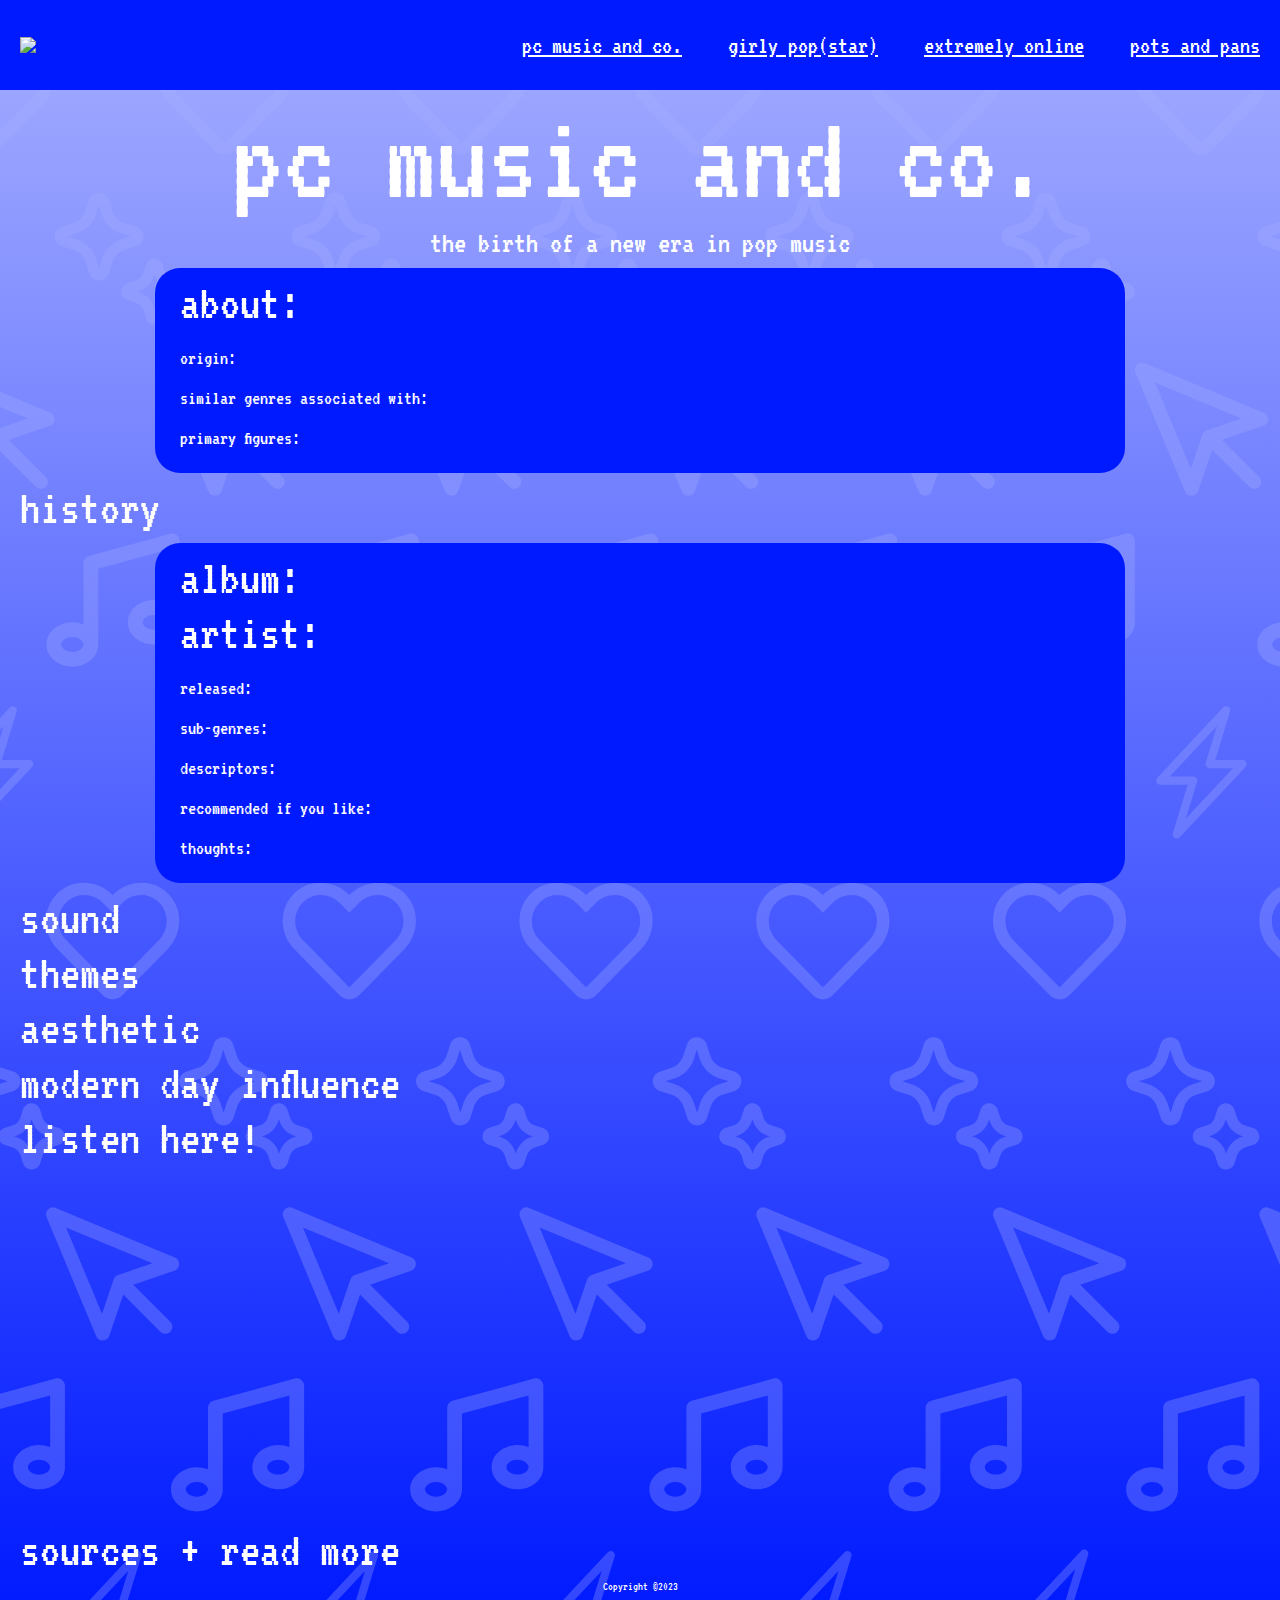
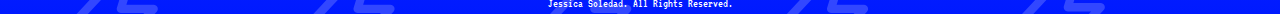
==== blue.html @ eab68b26 "added color changes" ====
<!doctype html>
<html lang="en">
    <head>
        <meta charset="utf-8">
        <title>What The Hyperpop?</title>
        <meta name="description" content="A guide to understanding a growing genre>
        <meta name="author" content="Jess Soledad :D">
        <link rel="icon" type="image/png" href="favicon.ico">
        <link rel="preconnect" href="https://fonts.googleapis.com">
        <link rel="preconnect" href="https://fonts.gstatic.com" crossorigin>
        <link href="https://fonts.googleapis.com/css2?family=VT323&display=swap" rel="stylesheet">
        <link rel="stylesheet" href="styles.css">
    </head>
    <body class="bluebg">
        <header class="blue">
            <a id="logo" href="index.html"><img src="vector.png"/></a>
            <nav>
                <a href=blue.html>pc music and co.</a>
                <a href=pink.html>girly pop(star)</a>
                <a href=green.html>extremely online</a>
                <a href=orange.html>pots and pans</a>
            </nav>
        </header>
        <main>
            <h1>pc music and co.</h1> 
            <h2>the birth of a new era in pop music</h2> 
            <main class="squareb">
                <h3>about:</h3>
                <h4>origin:</h4>
                <h4>similar genres associated with:</h4>
                <h4>primary figures:</h4>
            </main>
            <h3>history</h3>
            <main class="squareb">
                <h3>album:</h3>
                <h3>artist:</h3>
                <h4>released:</h4>
                <h4>sub-genres:</h4>
                <h4>descriptors:</h4>
                <h4>recommended if you like:</h4>
                <h4>thoughts:</h4>
            </main>
            <h3>sound</h3>
            <h3>themes</h3>
            <h3>aesthetic</h3>
            <h3>modern day influence</h3>
            <h3>listen here!</h3>
            <iframe style="border-radius:12px" src="https://open.spotify.com/embed/playlist/1DxVPGzV9ekszIMpl0ECVe?utm_source=generator" width="100%" height="352" frameBorder="0" allowfullscreen="" allow="autoplay; clipboard-write; encrypted-media; fullscreen; picture-in-picture" loading="lazy"></iframe>
            <h3>sources + read more</h3>
        </main>
        <footer>
            <p>Copyright ©2023</p>
            <p>Jessica Soledad. All Rights Reserved.</p>
        </footer>
    </body>
    </html>
---- styles.css ----
/* your styles will go here!! */

body{
    margin: 0;
    font-family: VT323;
    background-image: url(images/homepage-bg.svg);
    background-repeat: no-repeat;
    background-size: cover;
    color: white;
}

.bluebg{
    background-image: url(images/bluebackground.svg);
}

.pinkbg{
    background-image: url(images/pinkbackground.svg);
}

.greenbg{
    background-image: url(images/greenbackground.svg);
}

.orangebg{
    background-image: url(images/orangebackground.svg);
}

header{
    background-color: #CE43FF;
    color: white;
    display: flex;
    justify-content: space-between;
    height: 90px;
    width: 100%;
    align-items: center;
}

.blue{
    background-color: #001AFF;
}

.pink{
    background-color: #FF00A8;
}

.green{
    background-color: #70FF00;
}

.orange{
    background-color: #FFB800;
}

a{
    font-size: 25px;
    color: white;
    margin: 20px;
}

h1{
    text-align: center;
    font-size: 128px;
    font-weight: normal;
    margin: 5px;
}

h2{
    font-size: 30px;
    font-weight: normal;
    margin: 5px;
    text-align: center;
}

h3{
    font-weight: normal;
    margin: 5px 20px;
    font-size: 50px ;
}

h4{
    font-size: 20px;
    font-weight: normal;
    margin: 20px;
}

p{
    font-size: 12px;
    margin: 5px 10px;
    display: inline-block, flex;
    text-align: center;
}

.main{
    font-size: 64px;
}

.artists{
    display: block;
    width: 100%;
    max-width: 841px;
    margin: 0 auto;
}

.chart{
    max-width: 600px;
    width: 100%;
    display: block;
    margin: 0 auto;
}

iframe{
    margin: 0 auto;
    display: flex;
    justify-content: center;
    width: 95%;
}

.squareb{
    background-color: #001AFF;
    padding: 5px;
    width: 75%;
    margin: 10px auto;
    justify-content: center;
    border: 5px;
    border-radius: 25px;
}

.squarep{
    background-color: #FF00A8;
    padding: 5px;
    width: 75%;
    margin: 10px auto;
    justify-content: center;
    border: 5px;
    border-radius: 25px;
}

.squareg{
    background-color: #70FF00;
    padding: 5px;
    width: 75%;
    margin: 10px auto;
    justify-content: center;
    border: 5px;
    border-radius: 25px;
}

.squareo{
    background-color: #FFB800;
    padding: 5px;
    width: 75%;
    margin: 10px auto;
    justify-content: center;
    border: 5px;
    border-radius: 25px;
}
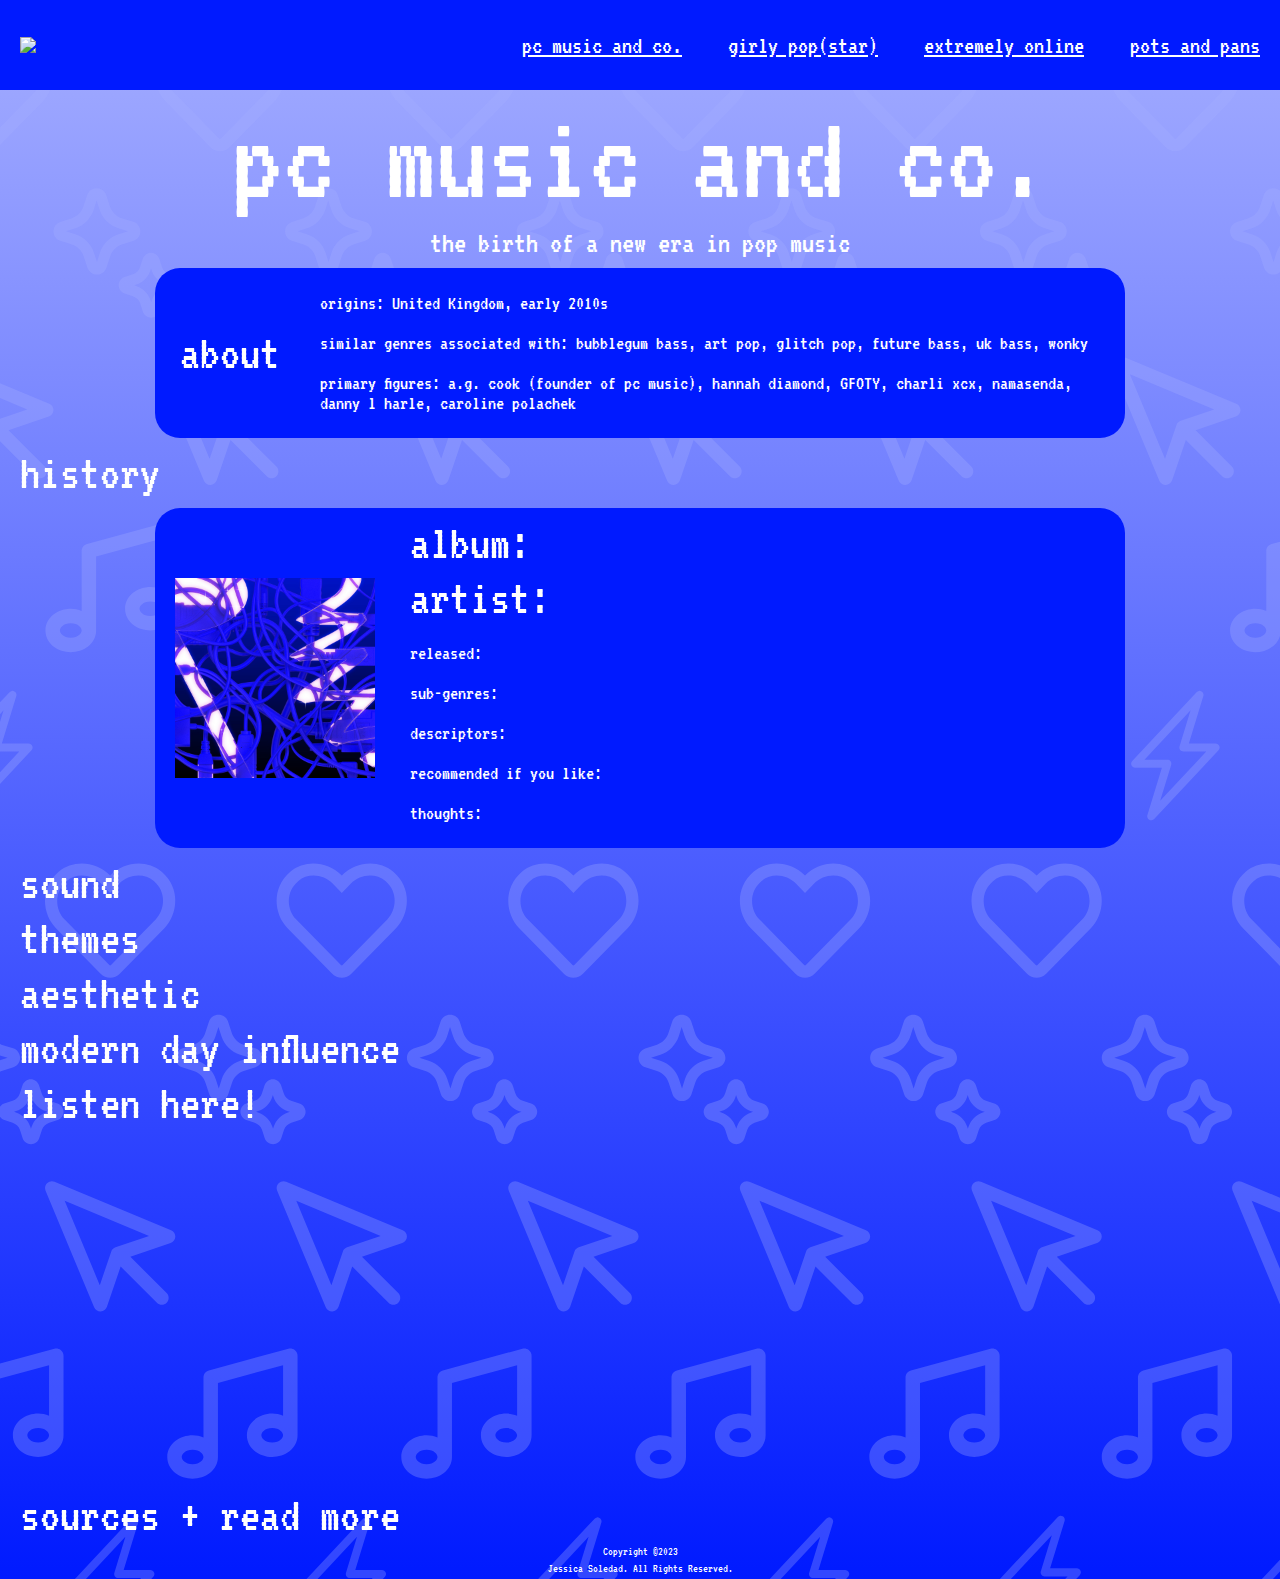
==== commit 7bb290f9: "added album" ====
--- a/blue.html
+++ b/blue.html
@@ -25,20 +25,25 @@
             <h1>pc music and co.</h1> 
             <h2>the birth of a new era in pop music</h2> 
             <main class="squareb">
-                <h3>about:</h3>
-                <h4>origin:</h4>
-                <h4>similar genres associated with:</h4>
-                <h4>primary figures:</h4>
-            </main>
+                <h3>about</h3>
+                <div>
+                    <h4>origins: United Kingdom, early 2010s</h4>
+                    <h4>similar genres associated with: bubblegum bass, art pop, glitch pop, future bass, uk bass, wonky</h4>
+                    <h4>primary figures: a.g. cook (founder of pc music), hannah diamond, GFOTY, charli xcx, namasenda, danny l harle, caroline polachek</h4>
+                </div>
+                </main>
             <h3>history</h3>
             <main class="squareb">
-                <h3>album:</h3>
-                <h3>artist:</h3>
-                <h4>released:</h4>
-                <h4>sub-genres:</h4>
-                <h4>descriptors:</h4>
-                <h4>recommended if you like:</h4>
-                <h4>thoughts:</h4>
+                <img class="album" src="albums/pc_music1.jpeg">
+                <div>
+                    <h3>album:</h3>
+                    <h3>artist:</h3>
+                    <h4>released:</h4>
+                    <h4>sub-genres:</h4>
+                    <h4>descriptors:</h4>
+                    <h4>recommended if you like:</h4>
+                    <h4>thoughts:</h4>
+                </div>
             </main>
             <h3>sound</h3>
             <h3>themes</h3>
--- a/styles.css
+++ b/styles.css
@@ -119,10 +119,13 @@
     background-color: #001AFF;
     padding: 5px;
     width: 75%;
+    max-width: 75%;
     margin: 10px auto;
-    justify-content: center;
+    justify-content: flex-start;
     border: 5px;
     border-radius: 25px;
+    display: flex;
+    align-items: center;
 }
 
 .squarep{
@@ -154,3 +157,8 @@
     border: 5px;
     border-radius: 25px;
 }
+
+.album{
+    max-width: 200px;
+    margin: 15px;
+}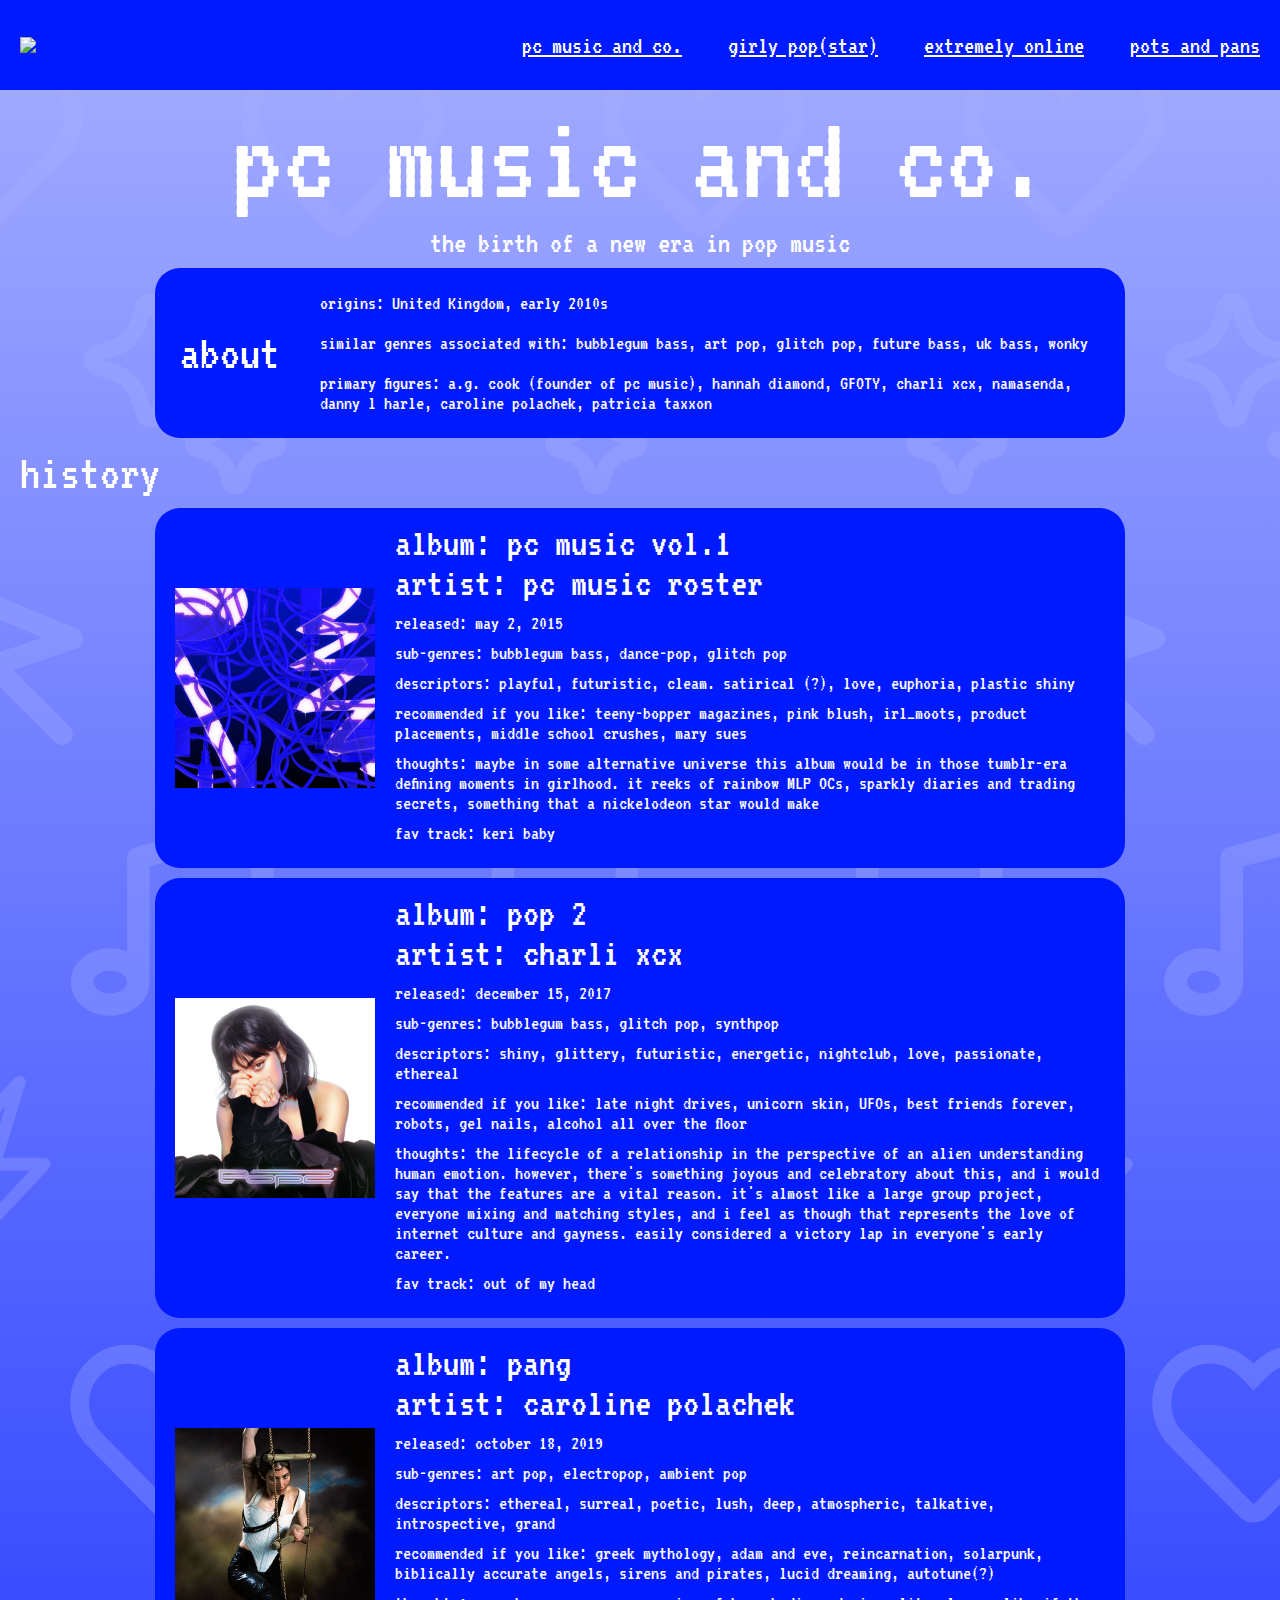
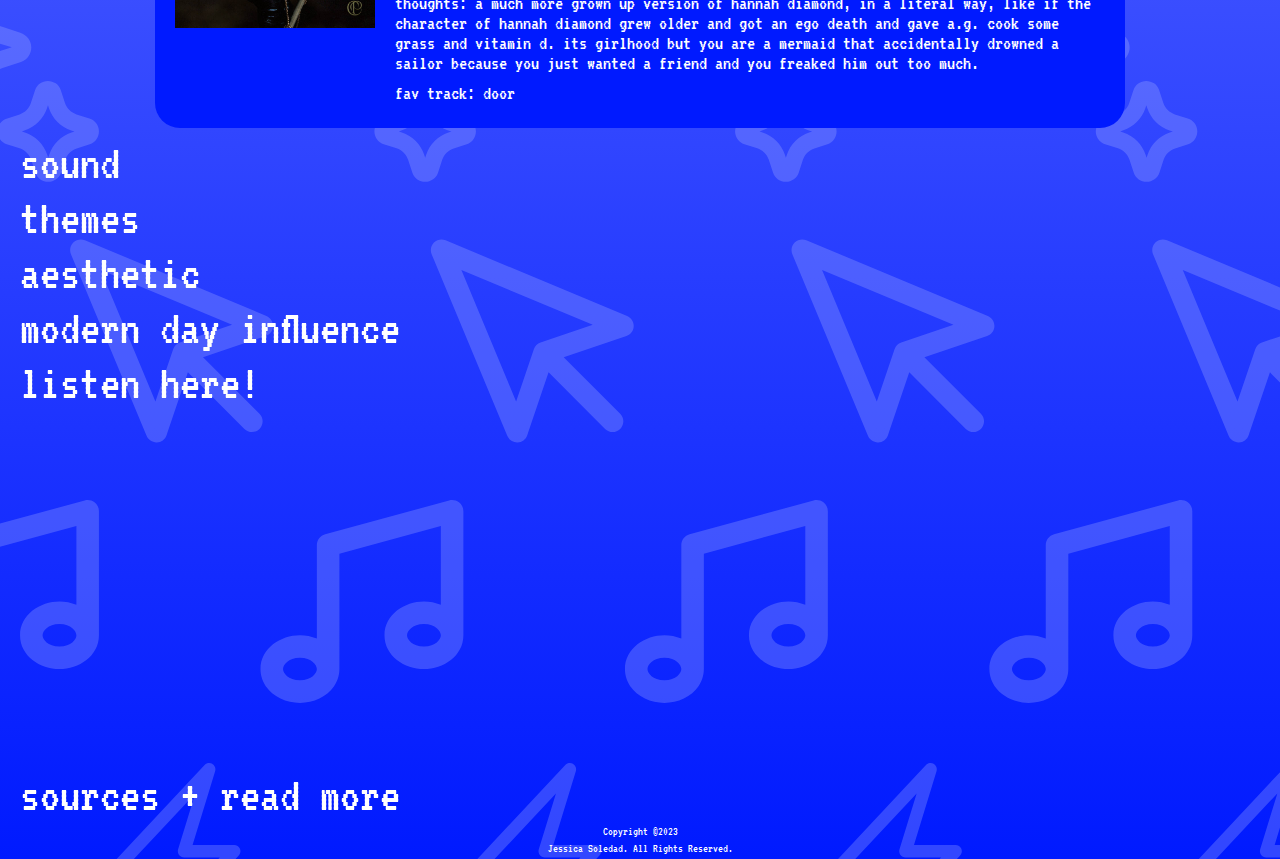
==== commit 4d62784f: "added info and album reviews" ====
--- a/blue.html
+++ b/blue.html
@@ -29,20 +29,47 @@
                 <div>
                     <h4>origins: United Kingdom, early 2010s</h4>
                     <h4>similar genres associated with: bubblegum bass, art pop, glitch pop, future bass, uk bass, wonky</h4>
-                    <h4>primary figures: a.g. cook (founder of pc music), hannah diamond, GFOTY, charli xcx, namasenda, danny l harle, caroline polachek</h4>
+                    <h4>primary figures: a.g. cook (founder of pc music), hannah diamond, GFOTY, charli xcx, namasenda, danny l harle, caroline polachek, patricia taxxon</h4>
                 </div>
                 </main>
             <h3>history</h3>
             <main class="squareb">
                 <img class="album" src="albums/pc_music1.jpeg">
-                <div>
-                    <h3>album:</h3>
-                    <h3>artist:</h3>
-                    <h4>released:</h4>
-                    <h4>sub-genres:</h4>
-                    <h4>descriptors:</h4>
-                    <h4>recommended if you like:</h4>
-                    <h4>thoughts:</h4>
+                <div class="padding">
+                    <h3 class="review1">album: pc music vol.1 </h3>
+                    <h3 class="review1">artist: pc music roster</h3>
+                    <h4 class="review2">released: may 2, 2015</h4>
+                    <h4 class="review2">sub-genres: bubblegum bass, dance-pop, glitch pop</h4>
+                    <h4 class="review2">descriptors: playful, futuristic, cleam. satirical (?), love, euphoria, plastic shiny</h4>
+                    <h4 class="review2">recommended if you like: teeny-bopper magazines, pink blush, irl_moots, product placements, middle school crushes, mary sues</h4>
+                    <h4 class="review2">thoughts: maybe in some alternative universe this album would be in those tumblr-era defining moments in girlhood. it reeks of rainbow MLP OCs, sparkly diaries and trading secrets, something that a nickelodeon star would make</h4>
+                    <h4 class="review2">fav track: keri baby</h4>
+                </div>
+            </main>
+            <main class="squareb">
+                <img class="album" src="albums/pop2.jpeg">
+                <div class="padding">
+                    <h3 class="review1">album: pop 2 </h3>
+                    <h3 class="review1">artist: charli xcx</h3>
+                    <h4 class="review2">released: december 15, 2017</h4>
+                    <h4 class="review2">sub-genres: bubblegum bass, glitch pop, synthpop</h4>
+                    <h4 class="review2">descriptors: shiny, glittery, futuristic, energetic, nightclub, love, passionate, ethereal</h4>
+                    <h4 class="review2">recommended if you like: late night drives, unicorn skin, UFOs, best friends forever, robots, gel nails, alcohol all over the floor </h4>
+                    <h4 class="review2">thoughts: the lifecycle of a relationship in the perspective of an alien understanding human emotion. however, there's something joyous and celebratory about this, and i would say that the features are a vital reason. it's almost like a large group project, everyone mixing and matching styles, and i feel as though that represents the love of internet culture and gayness. easily considered a victory lap in everyone's early career.</h4>
+                    <h4 class="review2">fav track: out of my head</h4>
+                </div>
+            </main>
+            <main class="squareb">
+                <img class="album" src="albums/pang.jpeg">
+                <div class="padding">
+                    <h3 class="review1">album: pang</h3>
+                    <h3 class="review1">artist: caroline polachek</h3>
+                    <h4 class="review2">released: october 18, 2019</h4>
+                    <h4 class="review2">sub-genres: art pop, electropop, ambient pop</h4>
+                    <h4 class="review2">descriptors: ethereal, surreal, poetic, lush, deep, atmospheric, talkative, introspective, grand</h4>
+                    <h4 class="review2">recommended if you like: greek mythology, adam and eve, reincarnation, solarpunk, biblically accurate angels, sirens and pirates, lucid dreaming, autotune(?)</h4>
+                    <h4 class="review2">thoughts: a much more grown up version of hannah diamond, in a literal way, like if the character of hannah diamond grew older and got an ego death and gave a.g. cook some grass and vitamin d. its girlhood but you are a mermaid that accidentally drowned a sailor because you just wanted a friend and you freaked him out too much. </h4>
+                    <h4 class="review2">fav track: door</h4>
                 </div>
             </main>
             <h3>sound</h3>
--- a/styles.css
+++ b/styles.css
@@ -51,6 +51,10 @@
     background-color: #FFB800;
 }
 
+.purple{
+    background-color: #CE43FF;
+}
+
 a{
     font-size: 25px;
     color: white;
@@ -102,10 +106,11 @@
 }
 
 .chart{
-    max-width: 600px;
+    max-width: 500px;
     width: 100%;
     display: block;
     margin: 0 auto;
+    padding: 10px;
 }
 
 iframe{
@@ -132,33 +137,61 @@
     background-color: #FF00A8;
     padding: 5px;
     width: 75%;
+    max-width: 75%;
     margin: 10px auto;
-    justify-content: center;
+    justify-content: flex-start;
     border: 5px;
     border-radius: 25px;
+    display: flex;
+    align-items: center;
 }
 
 .squareg{
     background-color: #70FF00;
     padding: 5px;
     width: 75%;
+    max-width: 75%;
     margin: 10px auto;
-    justify-content: center;
+    justify-content: flex-start;
     border: 5px;
     border-radius: 25px;
+    display: flex;
+    align-items: center;
 }
 
 .squareo{
     background-color: #FFB800;
     padding: 5px;
     width: 75%;
+    max-width: 75%;
     margin: 10px auto;
-    justify-content: center;
+    justify-content: flex-start;
     border: 5px;
     border-radius: 25px;
+    display: flex;
+    align-items: center;
 }
 
 .album{
     max-width: 200px;
-    margin: 15px;
+    margin-left: 15px;
+}
+
+.border{
+    border: 30px;
+    border-radius: 25px;
+    padding: 10px;
+}
+
+.review1{
+    font-size: 40px;
+    margin: 0px 20px;
+}
+
+.review2{
+    margin: 10px 20px;
+}
+
+.padding{
+    padding: 10px 0px;
 }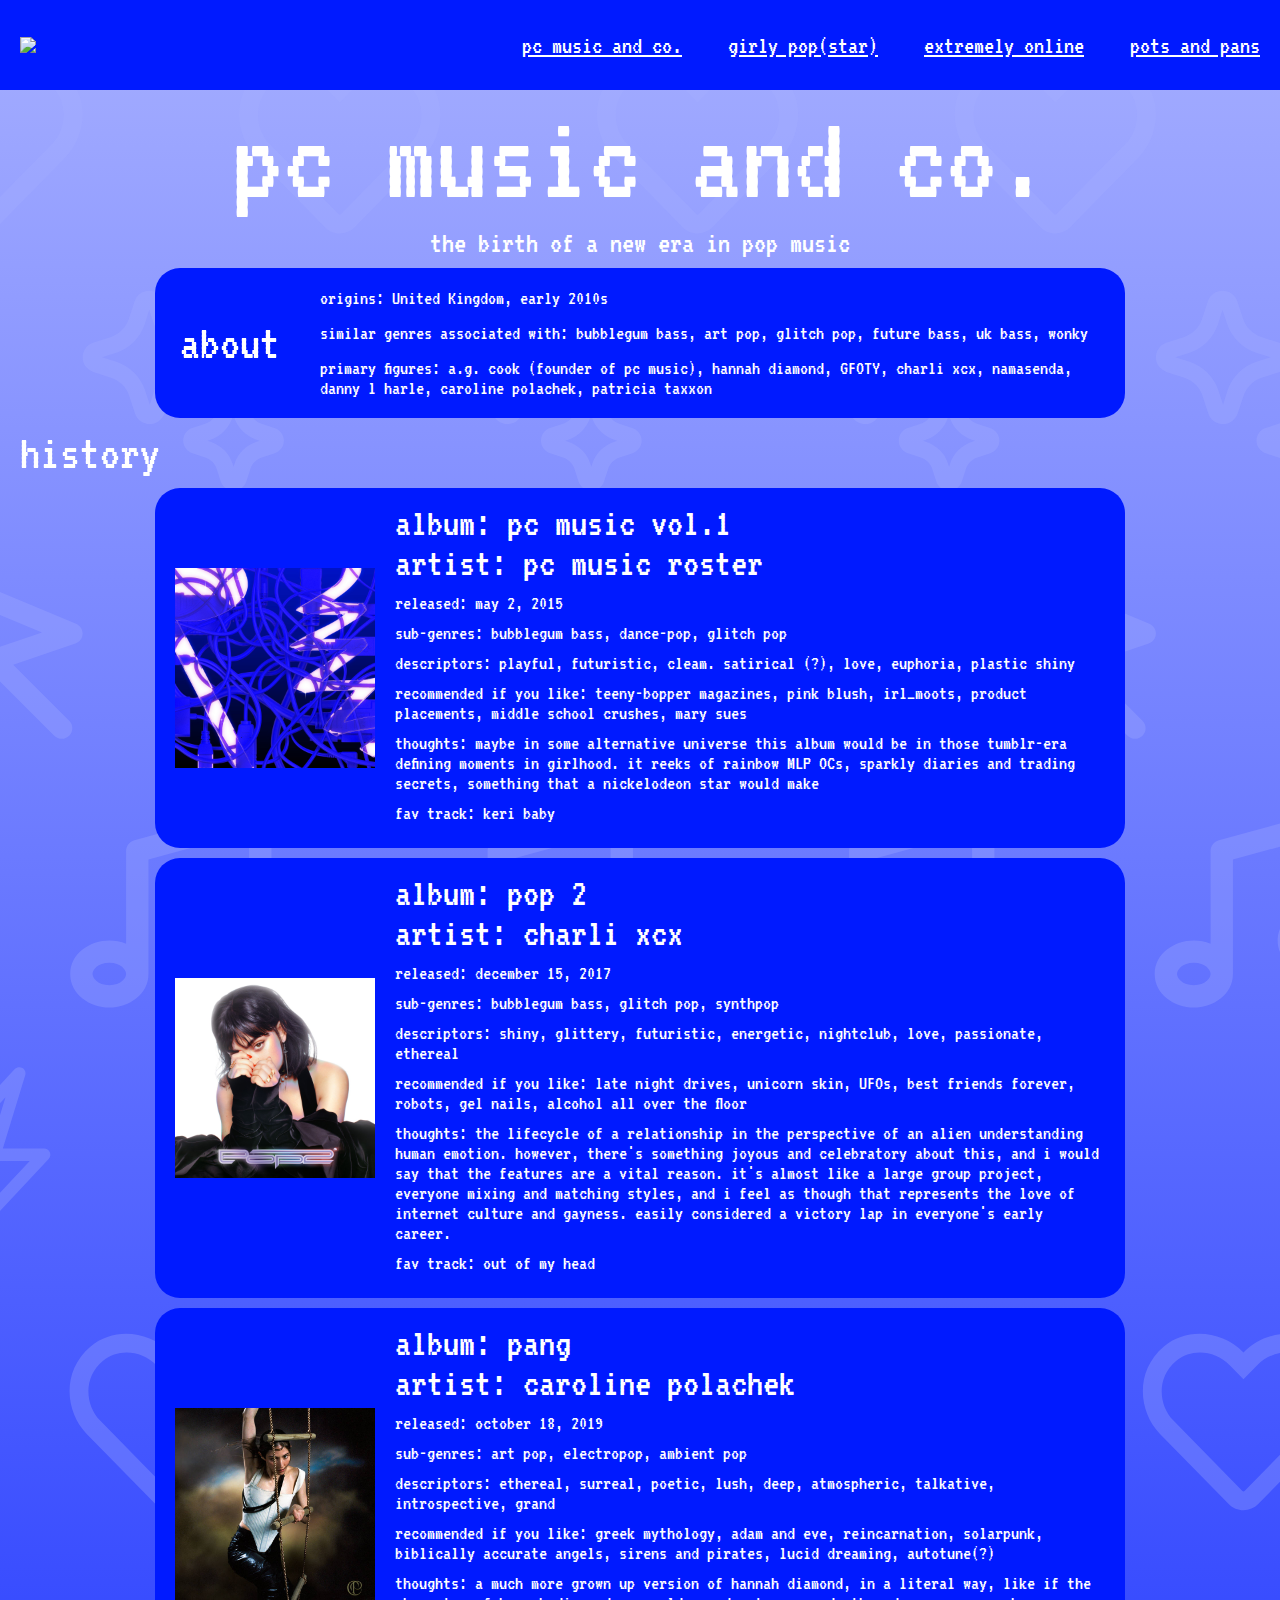
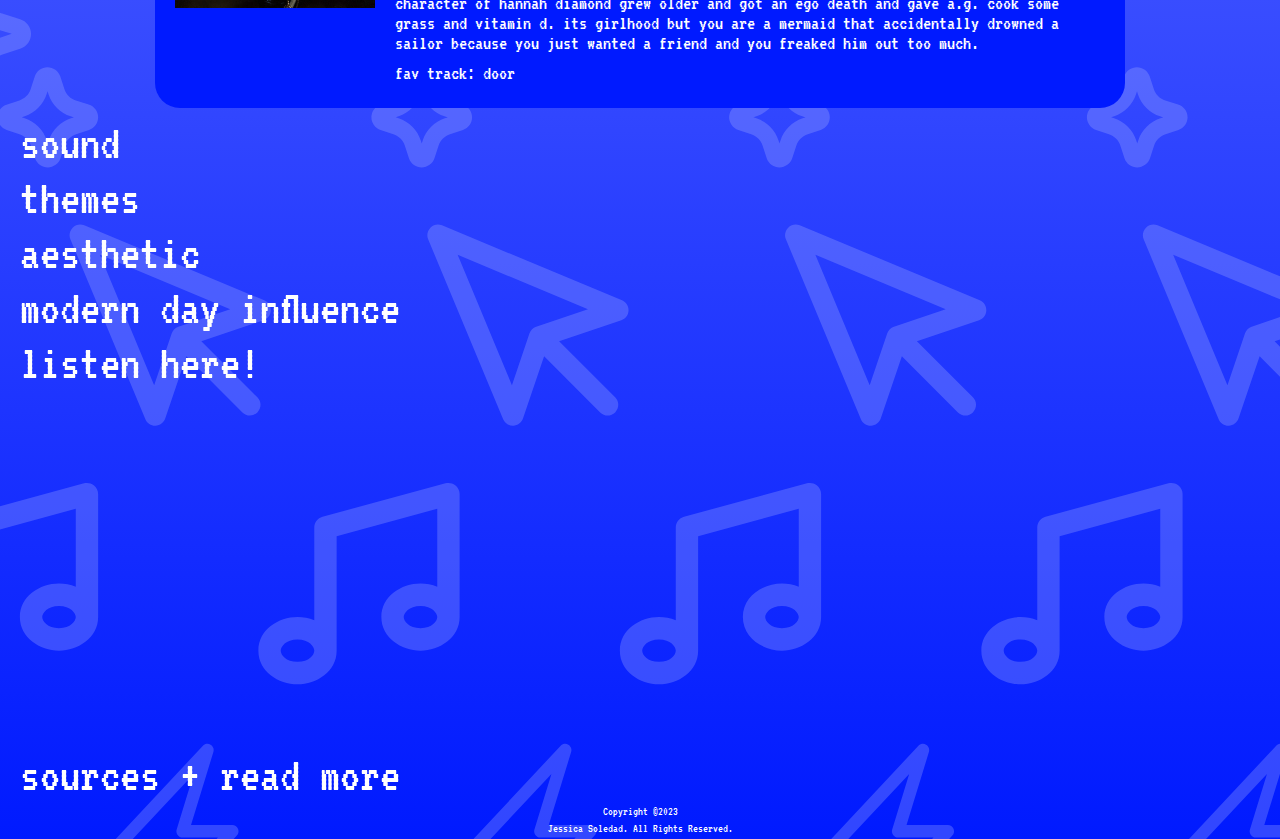
==== commit 19a5a48d: "added animation" ====
--- a/blue.html
+++ b/blue.html
@@ -15,10 +15,10 @@
         <header class="blue">
             <a id="logo" href="index.html"><img src="vector.png"/></a>
             <nav>
-                <a href=blue.html>pc music and co.</a>
-                <a href=pink.html>girly pop(star)</a>
-                <a href=green.html>extremely online</a>
-                <a href=orange.html>pots and pans</a>
+                <a href=blue.html class="link">pc music and co.</a>
+                <a href=pink.html class="link">girly pop(star)</a>
+                <a href=green.html class="link">extremely online</a>
+                <a href=orange.html class="link">pots and pans</a>
             </nav>
         </header>
         <main>
--- a/styles.css
+++ b/styles.css
@@ -1,4 +1,4 @@
-/* your styles will go here!! */
+/*background*/
 
 body{
     margin: 0;
@@ -55,6 +55,14 @@
     background-color: #CE43FF;
 }
 
+/*any animations*/
+
+.link:hover {
+    font-size: 30px;
+}
+
+/*html formatting*/
+
 a{
     font-size: 25px;
     color: white;
@@ -84,14 +92,57 @@
 h4{
     font-size: 20px;
     font-weight: normal;
-    margin: 20px;
+    margin-left: 20px;
+    margin-right: 10px;
+    margin-top: 15px;
+    margin-bottom: 15px;
 }
 
 p{
     font-size: 12px;
     margin: 5px 10px;
-    display: inline-block, flex;
-    text-align: center;
+    text-align: center;
+}
+
+img{
+    max-width: 200px;
+    display: block;
+    margin: 0 auto;
+}
+
+figcaption{
+    text-align: center;
+    margin: 0 auto;
+    padding: 8px;
+}
+
+
+iframe{
+    margin: 0 auto;
+    display: flex;
+    justify-content: center;
+    width: 95%;
+}
+
+/*classes*/
+
+.largeimg{
+    max-width: 500px;
+    margin: 0 auto;
+    margin-top: 10px;
+    padding: 5px;
+
+}
+
+.gibberish{
+    justify-content: flex-start;
+    display: flex;
+    align-items: center;
+}
+
+.visual{
+    margin: 0 auto;
+    margin-right: 20px;
 }
 
 .main{
@@ -103,6 +154,7 @@
     width: 100%;
     max-width: 841px;
     margin: 0 auto;
+    border-radius: 25px;
 }
 
 .chart{
@@ -113,12 +165,7 @@
     padding: 10px;
 }
 
-iframe{
-    margin: 0 auto;
-    display: flex;
-    justify-content: center;
-    width: 95%;
-}
+/*album reviews*/
 
 .squareb{
     background-color: #001AFF;
@@ -171,6 +218,8 @@
     display: flex;
     align-items: center;
 }
+
+/*specific stuff*/
 
 .album{
     max-width: 200px;
@@ -194,4 +243,9 @@
 
 .padding{
     padding: 10px 0px;
+}
+
+.link{
+    font-size: 25px;
+    transition: font-size 400ms ease-in;
 }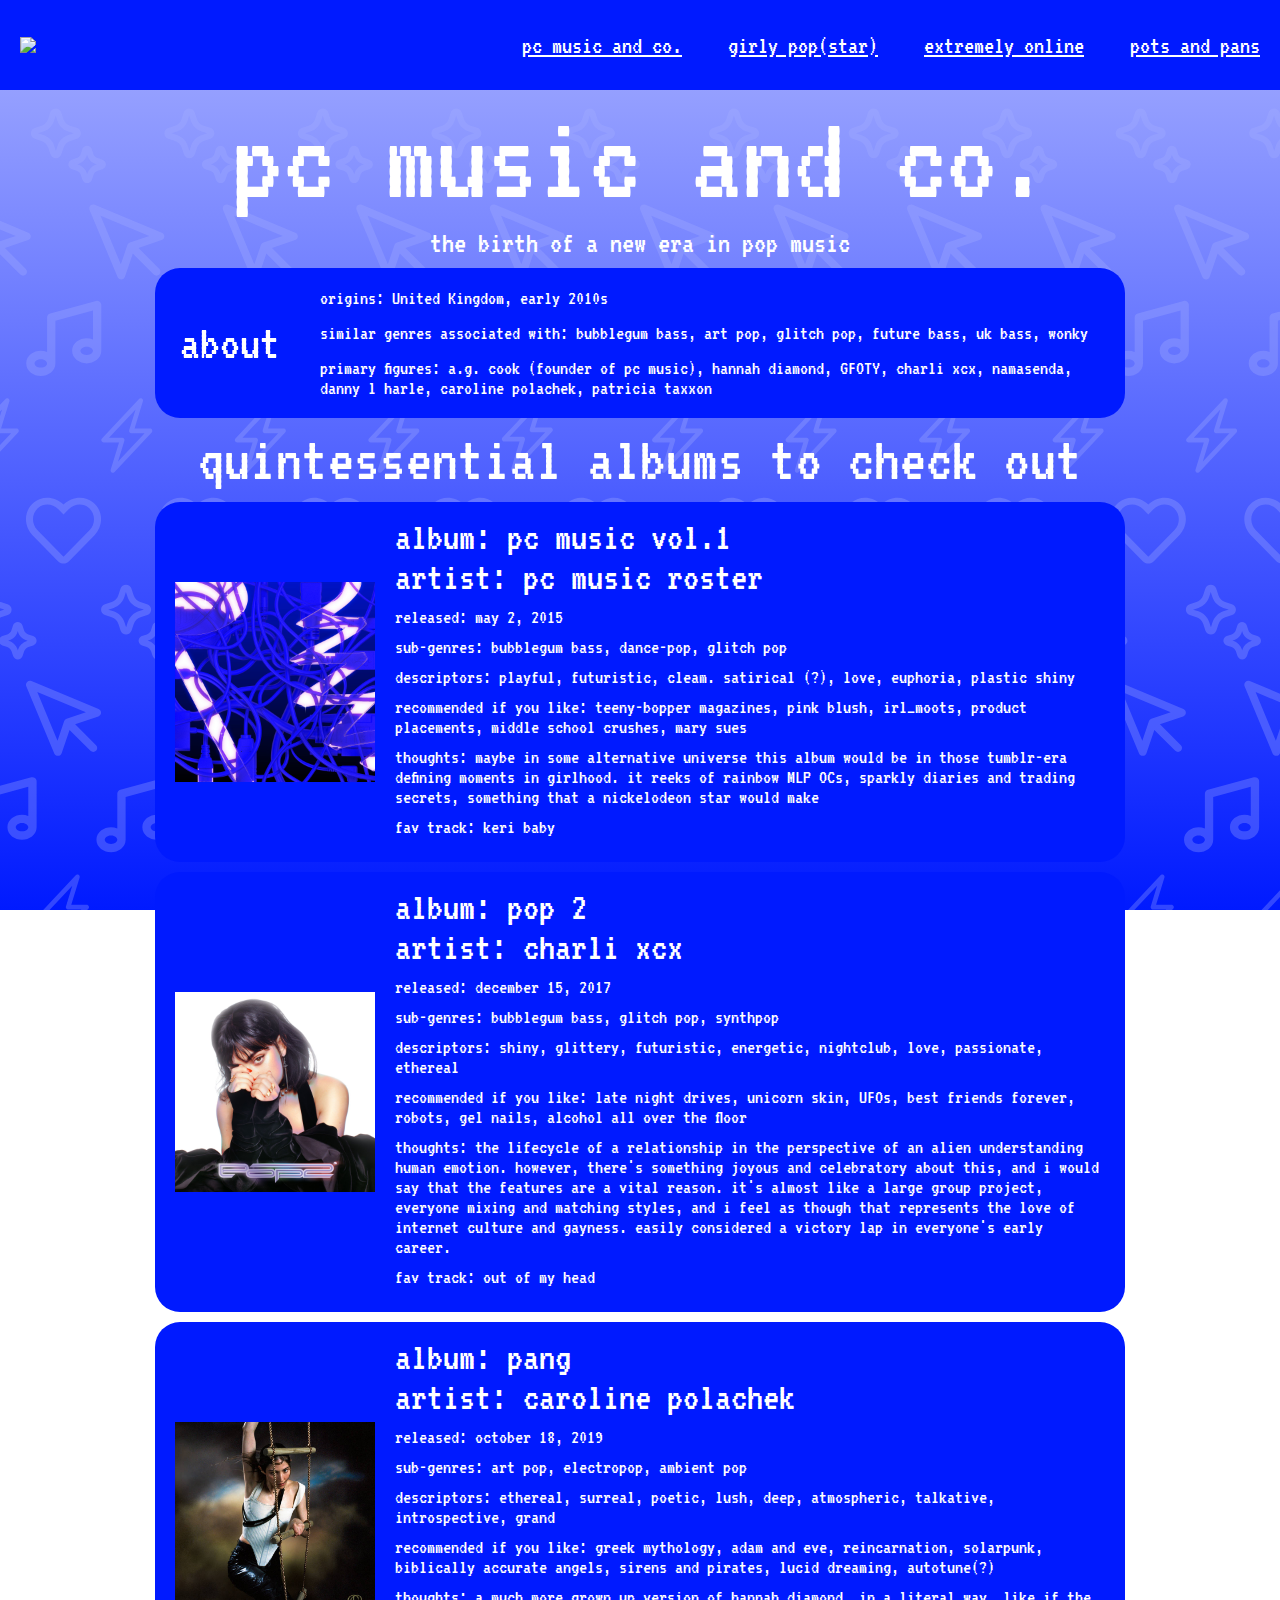
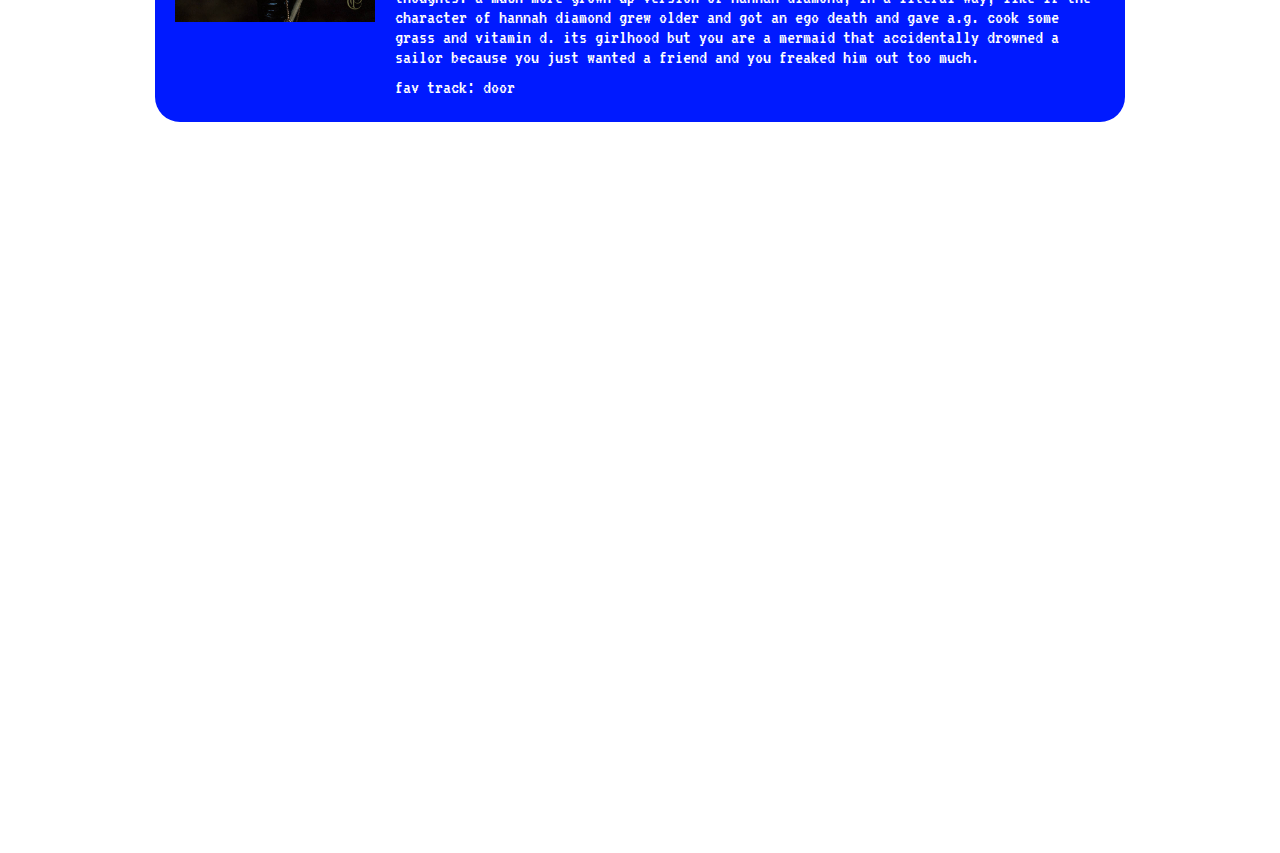
==== commit 0cbea1ad: "more album focused" ====
--- a/blue.html
+++ b/blue.html
@@ -32,7 +32,7 @@
                     <h4>primary figures: a.g. cook (founder of pc music), hannah diamond, GFOTY, charli xcx, namasenda, danny l harle, caroline polachek, patricia taxxon</h4>
                 </div>
                 </main>
-            <h3>history</h3>
+            <h3 class="main">quintessential albums to check out</h3>
             <main class="squareb">
                 <img class="album" src="albums/pc_music1.jpeg">
                 <div class="padding">
@@ -77,7 +77,7 @@
             <h3>aesthetic</h3>
             <h3>modern day influence</h3>
             <h3>listen here!</h3>
-            <iframe style="border-radius:12px" src="https://open.spotify.com/embed/playlist/1DxVPGzV9ekszIMpl0ECVe?utm_source=generator" width="100%" height="352" frameBorder="0" allowfullscreen="" allow="autoplay; clipboard-write; encrypted-media; fullscreen; picture-in-picture" loading="lazy"></iframe>
+            <iframe class="spotify" style="border-radius:12px" src="https://open.spotify.com/embed/playlist/1DxVPGzV9ekszIMpl0ECVe?utm_source=generator" width="100%" height="352" frameBorder="0" allowfullscreen="" allow="autoplay; clipboard-write; encrypted-media; fullscreen; picture-in-picture" loading="lazy"></iframe>
             <h3>sources + read more</h3>
         </main>
         <footer>
--- a/styles.css
+++ b/styles.css
@@ -5,6 +5,7 @@
     font-family: VT323;
     background-image: url(images/homepage-bg.svg);
     background-repeat: no-repeat;
+    background-attachment: fixed;
     background-size: cover;
     color: white;
 }
@@ -57,7 +58,7 @@
 
 /*any animations*/
 
-.link:hover {
+.link:hover{
     font-size: 30px;
 }
 
@@ -116,12 +117,18 @@
     padding: 8px;
 }
 
-
 iframe{
     margin: 0 auto;
     display: flex;
     justify-content: center;
+}
+
+.spotify{
     width: 95%;
+}
+
+.players{
+    width: 60%;
 }
 
 /*classes*/
@@ -131,7 +138,6 @@
     margin: 0 auto;
     margin-top: 10px;
     padding: 5px;
-
 }
 
 .gibberish{
@@ -147,6 +153,7 @@
 
 .main{
     font-size: 64px;
+    text-align: center;
 }
 
 .artists{
@@ -221,6 +228,10 @@
 
 /*specific stuff*/
 
+#opener{
+    font-size: 64px
+}
+
 .album{
     max-width: 200px;
     margin-left: 15px;
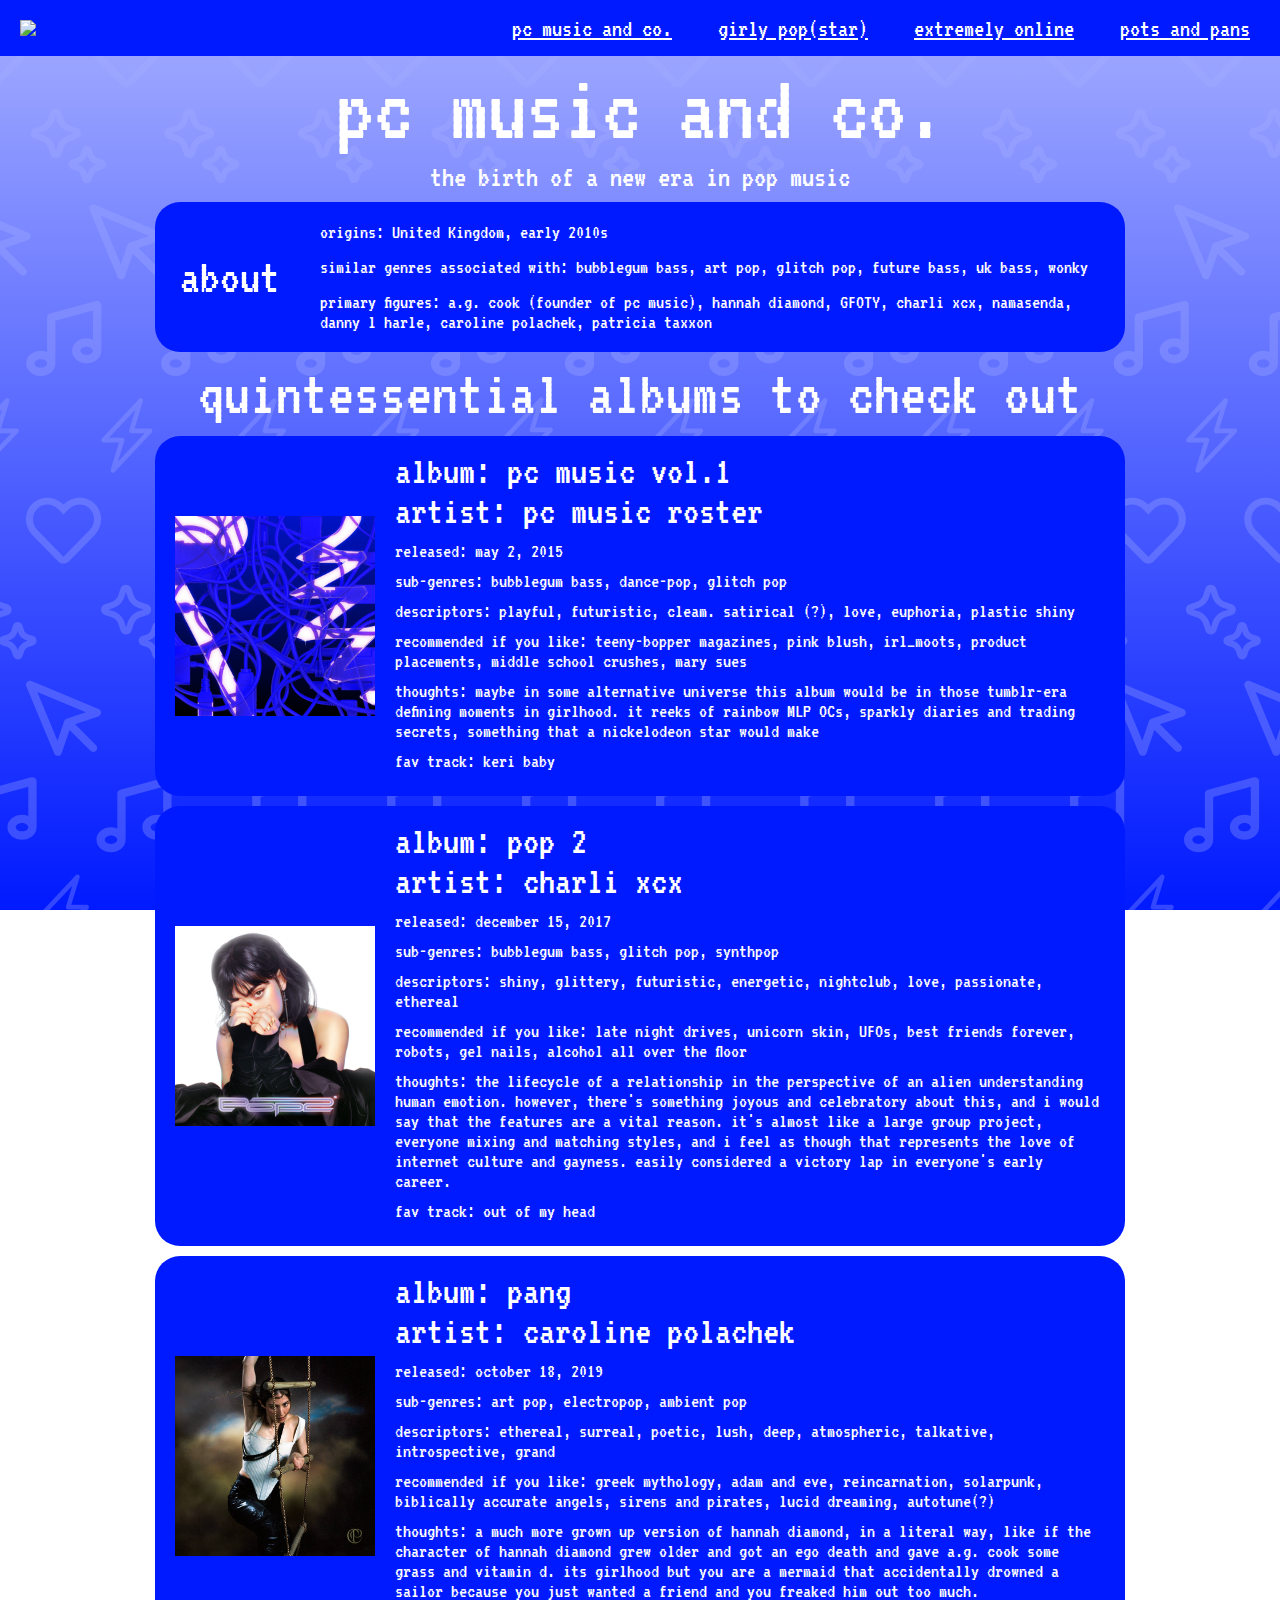
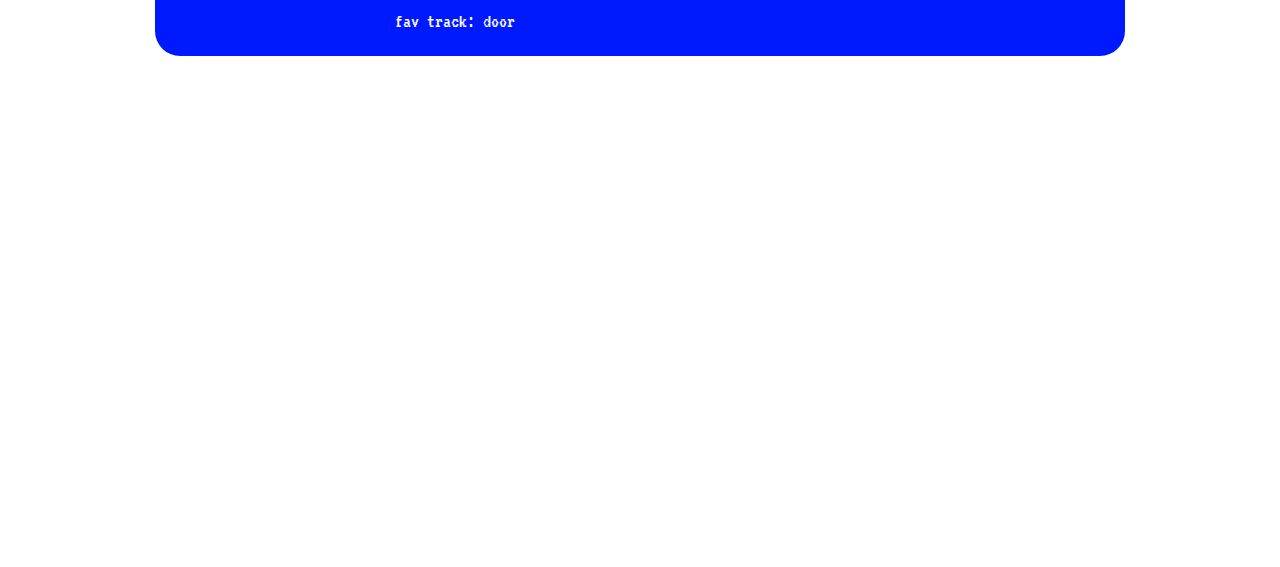
==== commit 6071e863: "notes, and more album oriented in the other pages" ====
--- a/blue.html
+++ b/blue.html
@@ -2,6 +2,7 @@
 <html lang="en">
     <head>
         <meta charset="utf-8">
+        <meta name="viewport" content="width=device-width, initial-scale=1">
         <title>What The Hyperpop?</title>
         <meta name="description" content="A guide to understanding a growing genre>
         <meta name="author" content="Jess Soledad :D">
@@ -14,7 +15,7 @@
     <body class="bluebg">
         <header class="blue">
             <a id="logo" href="index.html"><img src="vector.png"/></a>
-            <nav>
+            <nav class="menu">
                 <a href=blue.html class="link">pc music and co.</a>
                 <a href=pink.html class="link">girly pop(star)</a>
                 <a href=green.html class="link">extremely online</a>
@@ -72,10 +73,6 @@
                     <h4 class="review2">fav track: door</h4>
                 </div>
             </main>
-            <h3>sound</h3>
-            <h3>themes</h3>
-            <h3>aesthetic</h3>
-            <h3>modern day influence</h3>
             <h3>listen here!</h3>
             <iframe class="spotify" style="border-radius:12px" src="https://open.spotify.com/embed/playlist/1DxVPGzV9ekszIMpl0ECVe?utm_source=generator" width="100%" height="352" frameBorder="0" allowfullscreen="" allow="autoplay; clipboard-write; encrypted-media; fullscreen; picture-in-picture" loading="lazy"></iframe>
             <h3>sources + read more</h3>
--- a/styles.css
+++ b/styles.css
@@ -1,4 +1,8 @@
 /*background*/
+
+html{
+    font-size: 16px;
+}
 
 body{
     margin: 0;
@@ -31,9 +35,14 @@
     color: white;
     display: flex;
     justify-content: space-between;
-    height: 90px;
+    height: auto;
     width: 100%;
     align-items: center;
+}
+
+.menu{
+    flex-wrap: wrap;
+    margin: 10px;
 }
 
 .blue{
@@ -72,7 +81,7 @@
 
 h1{
     text-align: center;
-    font-size: 128px;
+    font-size: 6rem;
     font-weight: normal;
     margin: 5px;
 }
@@ -129,6 +138,12 @@
 
 .players{
     width: 60%;
+    height: auto;
+}
+
+.youtube{
+    width: 50%;
+    height: auto;
 }
 
 /*classes*/
@@ -145,6 +160,7 @@
     display: flex;
     align-items: center;
 }
+
 
 .visual{
     margin: 0 auto;
@@ -235,6 +251,7 @@
 .album{
     max-width: 200px;
     margin-left: 15px;
+    display: flex;
 }
 
 .border{
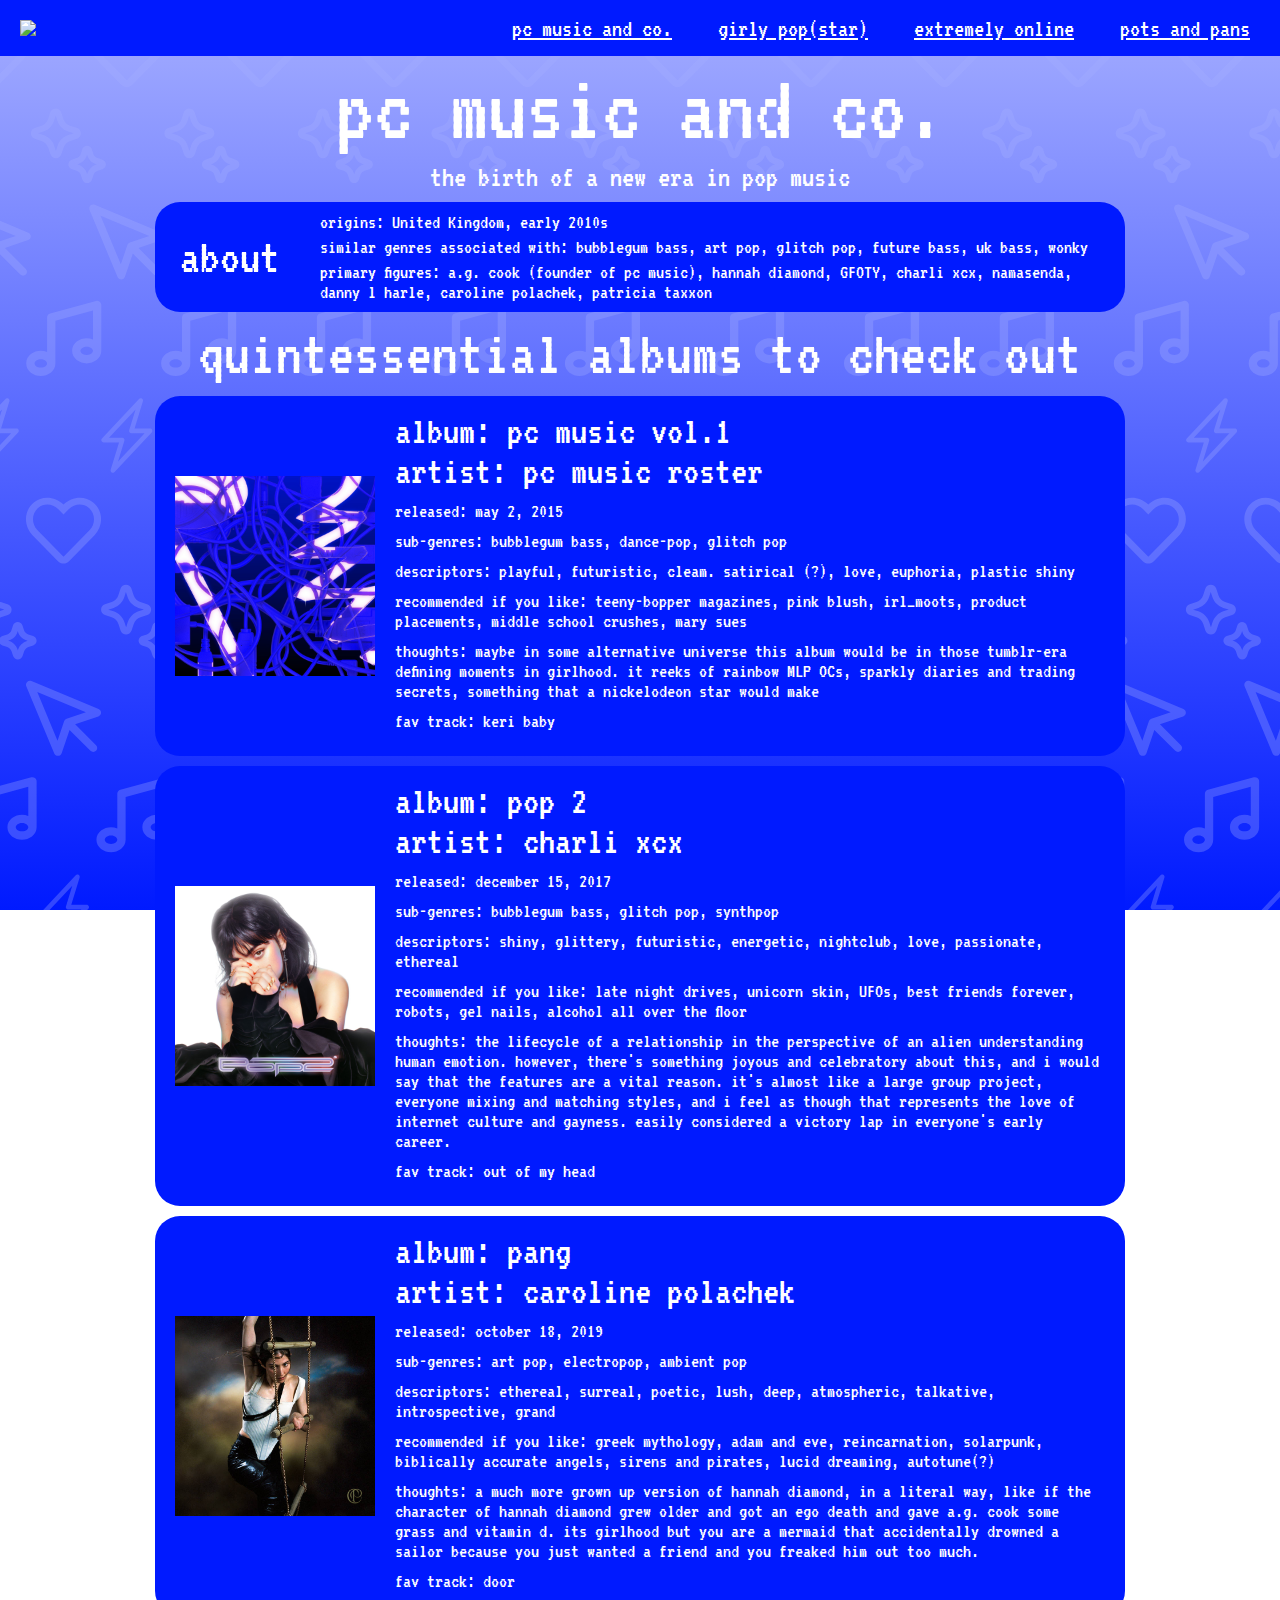
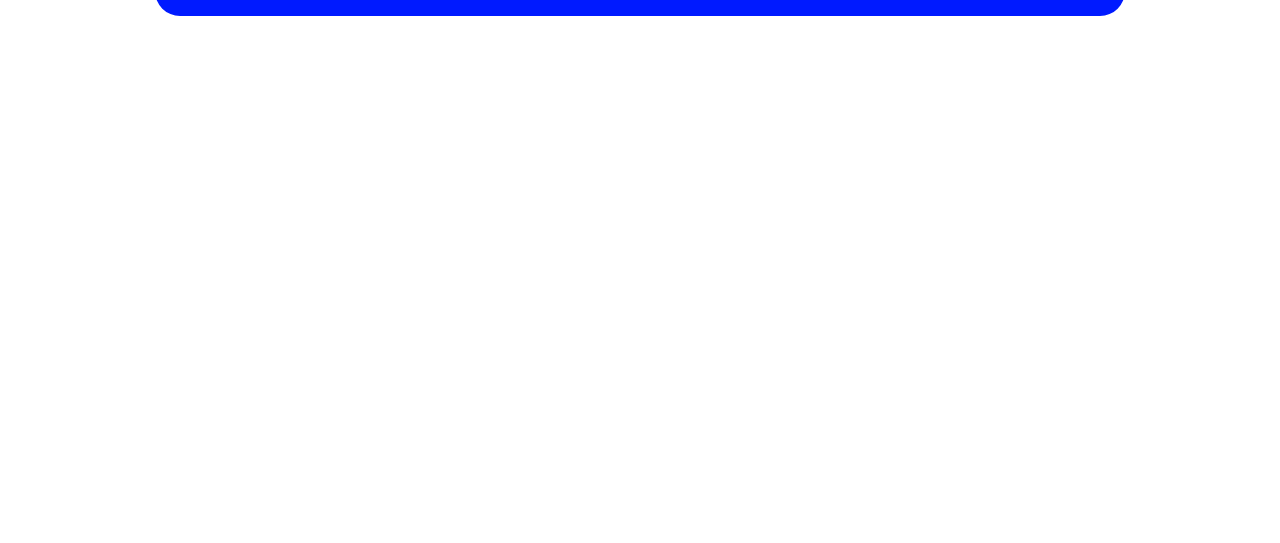
==== commit d3491e8d: "h4 to p" ====
--- a/blue.html
+++ b/blue.html
@@ -25,54 +25,54 @@
         <main>
             <h1>pc music and co.</h1> 
             <h2>the birth of a new era in pop music</h2> 
-            <main class="squareb">
+            <section class="squareb">
                 <h3>about</h3>
                 <div>
-                    <h4>origins: United Kingdom, early 2010s</h4>
-                    <h4>similar genres associated with: bubblegum bass, art pop, glitch pop, future bass, uk bass, wonky</h4>
-                    <h4>primary figures: a.g. cook (founder of pc music), hannah diamond, GFOTY, charli xcx, namasenda, danny l harle, caroline polachek, patricia taxxon</h4>
+                    <p>origins: United Kingdom, early 2010s</p>
+                    <p>similar genres associated with: bubblegum bass, art pop, glitch pop, future bass, uk bass, wonky</p>
+                    <p>primary figures: a.g. cook (founder of pc music), hannah diamond, GFOTY, charli xcx, namasenda, danny l harle, caroline polachek, patricia taxxon</p>
                 </div>
-                </main>
+            </section>
             <h3 class="main">quintessential albums to check out</h3>
-            <main class="squareb">
+            <section class="squareb">
                 <img class="album" src="albums/pc_music1.jpeg">
                 <div class="padding">
                     <h3 class="review1">album: pc music vol.1 </h3>
                     <h3 class="review1">artist: pc music roster</h3>
-                    <h4 class="review2">released: may 2, 2015</h4>
-                    <h4 class="review2">sub-genres: bubblegum bass, dance-pop, glitch pop</h4>
-                    <h4 class="review2">descriptors: playful, futuristic, cleam. satirical (?), love, euphoria, plastic shiny</h4>
-                    <h4 class="review2">recommended if you like: teeny-bopper magazines, pink blush, irl_moots, product placements, middle school crushes, mary sues</h4>
-                    <h4 class="review2">thoughts: maybe in some alternative universe this album would be in those tumblr-era defining moments in girlhood. it reeks of rainbow MLP OCs, sparkly diaries and trading secrets, something that a nickelodeon star would make</h4>
-                    <h4 class="review2">fav track: keri baby</h4>
+                    <p class="review2">released: may 2, 2015</p>
+                    <p class="review2">sub-genres: bubblegum bass, dance-pop, glitch pop</p>
+                    <p class="review2">descriptors: playful, futuristic, cleam. satirical (?), love, euphoria, plastic shiny</p>
+                    <p class="review2">recommended if you like: teeny-bopper magazines, pink blush, irl_moots, product placements, middle school crushes, mary sues</p>
+                    <p class="review2">thoughts: maybe in some alternative universe this album would be in those tumblr-era defining moments in girlhood. it reeks of rainbow MLP OCs, sparkly diaries and trading secrets, something that a nickelodeon star would make</p>
+                    <p class="review2">fav track: keri baby</p>
                 </div>
-            </main>
-            <main class="squareb">
+            </section>
+            <section class="squareb">
                 <img class="album" src="albums/pop2.jpeg">
                 <div class="padding">
                     <h3 class="review1">album: pop 2 </h3>
                     <h3 class="review1">artist: charli xcx</h3>
-                    <h4 class="review2">released: december 15, 2017</h4>
-                    <h4 class="review2">sub-genres: bubblegum bass, glitch pop, synthpop</h4>
-                    <h4 class="review2">descriptors: shiny, glittery, futuristic, energetic, nightclub, love, passionate, ethereal</h4>
-                    <h4 class="review2">recommended if you like: late night drives, unicorn skin, UFOs, best friends forever, robots, gel nails, alcohol all over the floor </h4>
-                    <h4 class="review2">thoughts: the lifecycle of a relationship in the perspective of an alien understanding human emotion. however, there's something joyous and celebratory about this, and i would say that the features are a vital reason. it's almost like a large group project, everyone mixing and matching styles, and i feel as though that represents the love of internet culture and gayness. easily considered a victory lap in everyone's early career.</h4>
-                    <h4 class="review2">fav track: out of my head</h4>
+                    <p class="review2">released: december 15, 2017</p>
+                    <p class="review2">sub-genres: bubblegum bass, glitch pop, synthpop</p>
+                    <p class="review2">descriptors: shiny, glittery, futuristic, energetic, nightclub, love, passionate, ethereal</p>
+                    <p class="review2">recommended if you like: late night drives, unicorn skin, UFOs, best friends forever, robots, gel nails, alcohol all over the floor </p>
+                    <p class="review2">thoughts: the lifecycle of a relationship in the perspective of an alien understanding human emotion. however, there's something joyous and celebratory about this, and i would say that the features are a vital reason. it's almost like a large group project, everyone mixing and matching styles, and i feel as though that represents the love of internet culture and gayness. easily considered a victory lap in everyone's early career.</p>
+                    <p class="review2">fav track: out of my head</p>
                 </div>
-            </main>
-            <main class="squareb">
+            </section>
+            <section class="squareb">
                 <img class="album" src="albums/pang.jpeg">
                 <div class="padding">
                     <h3 class="review1">album: pang</h3>
                     <h3 class="review1">artist: caroline polachek</h3>
-                    <h4 class="review2">released: october 18, 2019</h4>
-                    <h4 class="review2">sub-genres: art pop, electropop, ambient pop</h4>
-                    <h4 class="review2">descriptors: ethereal, surreal, poetic, lush, deep, atmospheric, talkative, introspective, grand</h4>
-                    <h4 class="review2">recommended if you like: greek mythology, adam and eve, reincarnation, solarpunk, biblically accurate angels, sirens and pirates, lucid dreaming, autotune(?)</h4>
-                    <h4 class="review2">thoughts: a much more grown up version of hannah diamond, in a literal way, like if the character of hannah diamond grew older and got an ego death and gave a.g. cook some grass and vitamin d. its girlhood but you are a mermaid that accidentally drowned a sailor because you just wanted a friend and you freaked him out too much. </h4>
-                    <h4 class="review2">fav track: door</h4>
+                    <p class="review2">released: october 18, 2019</p>
+                    <p class="review2">sub-genres: art pop, electropop, ambient pop</p>
+                    <p class="review2">descriptors: ethereal, surreal, poetic, lush, deep, atmospheric, talkative, introspective, grand</p>
+                    <p class="review2">recommended if you like: greek mythology, adam and eve, reincarnation, solarpunk, biblically accurate angels, sirens and pirates, lucid dreaming, autotune(?)</p>
+                    <p class="review2">thoughts: a much more grown up version of hannah diamond, in a literal way, like if the character of hannah diamond grew older and got an ego death and gave a.g. cook some grass and vitamin d. its girlhood but you are a mermaid that accidentally drowned a sailor because you just wanted a friend and you freaked him out too much. </p>
+                    <p class="review2">fav track: door</p>
                 </div>
-            </main>
+            </section>
             <h3>listen here!</h3>
             <iframe class="spotify" style="border-radius:12px" src="https://open.spotify.com/embed/playlist/1DxVPGzV9ekszIMpl0ECVe?utm_source=generator" width="100%" height="352" frameBorder="0" allowfullscreen="" allow="autoplay; clipboard-write; encrypted-media; fullscreen; picture-in-picture" loading="lazy"></iframe>
             <h3>sources + read more</h3>
--- a/styles.css
+++ b/styles.css
@@ -99,23 +99,23 @@
     font-size: 50px ;
 }
 
-h4{
+p{
     font-size: 20px;
     font-weight: normal;
     margin-left: 20px;
-    margin-right: 10px;
-    margin-top: 15px;
-    margin-bottom: 15px;
-}
-
-p{
+    margin-right: 20px;
+    margin-top: 5px;
+    margin-bottom: 5px;
+}
+
+footer{
     font-size: 12px;
     margin: 5px 10px;
     text-align: center;
 }
 
 img{
-    max-width: 200px;
+    max-width: 300px;
     display: block;
     margin: 0 auto;
 }
@@ -155,12 +155,26 @@
     padding: 5px;
 }
 
-.gibberish{
-    justify-content: flex-start;
-    display: flex;
-    align-items: center;
-}
-
+.flex{
+    display: flex;
+    flex-direction: row;
+    gap: 70px;
+    justify-content: center;
+    align-items: center;
+    flex-wrap: wrap;
+}
+
+.right{
+    display: flex;
+    flex-direction: column;
+}
+
+.left{
+    display: flex;
+    flex-direction: column;
+    width: 100%;
+    max-width: 800px;
+}
 
 .visual{
     margin: 0 auto;
@@ -254,7 +268,14 @@
     display: flex;
 }
 
-.border{
+.border1{
+    border: 30px;
+    border-radius: 25px;
+    padding: 10px;
+    margin: 0px 15px;
+}
+
+.border2{
     border: 30px;
     border-radius: 25px;
     padding: 10px;
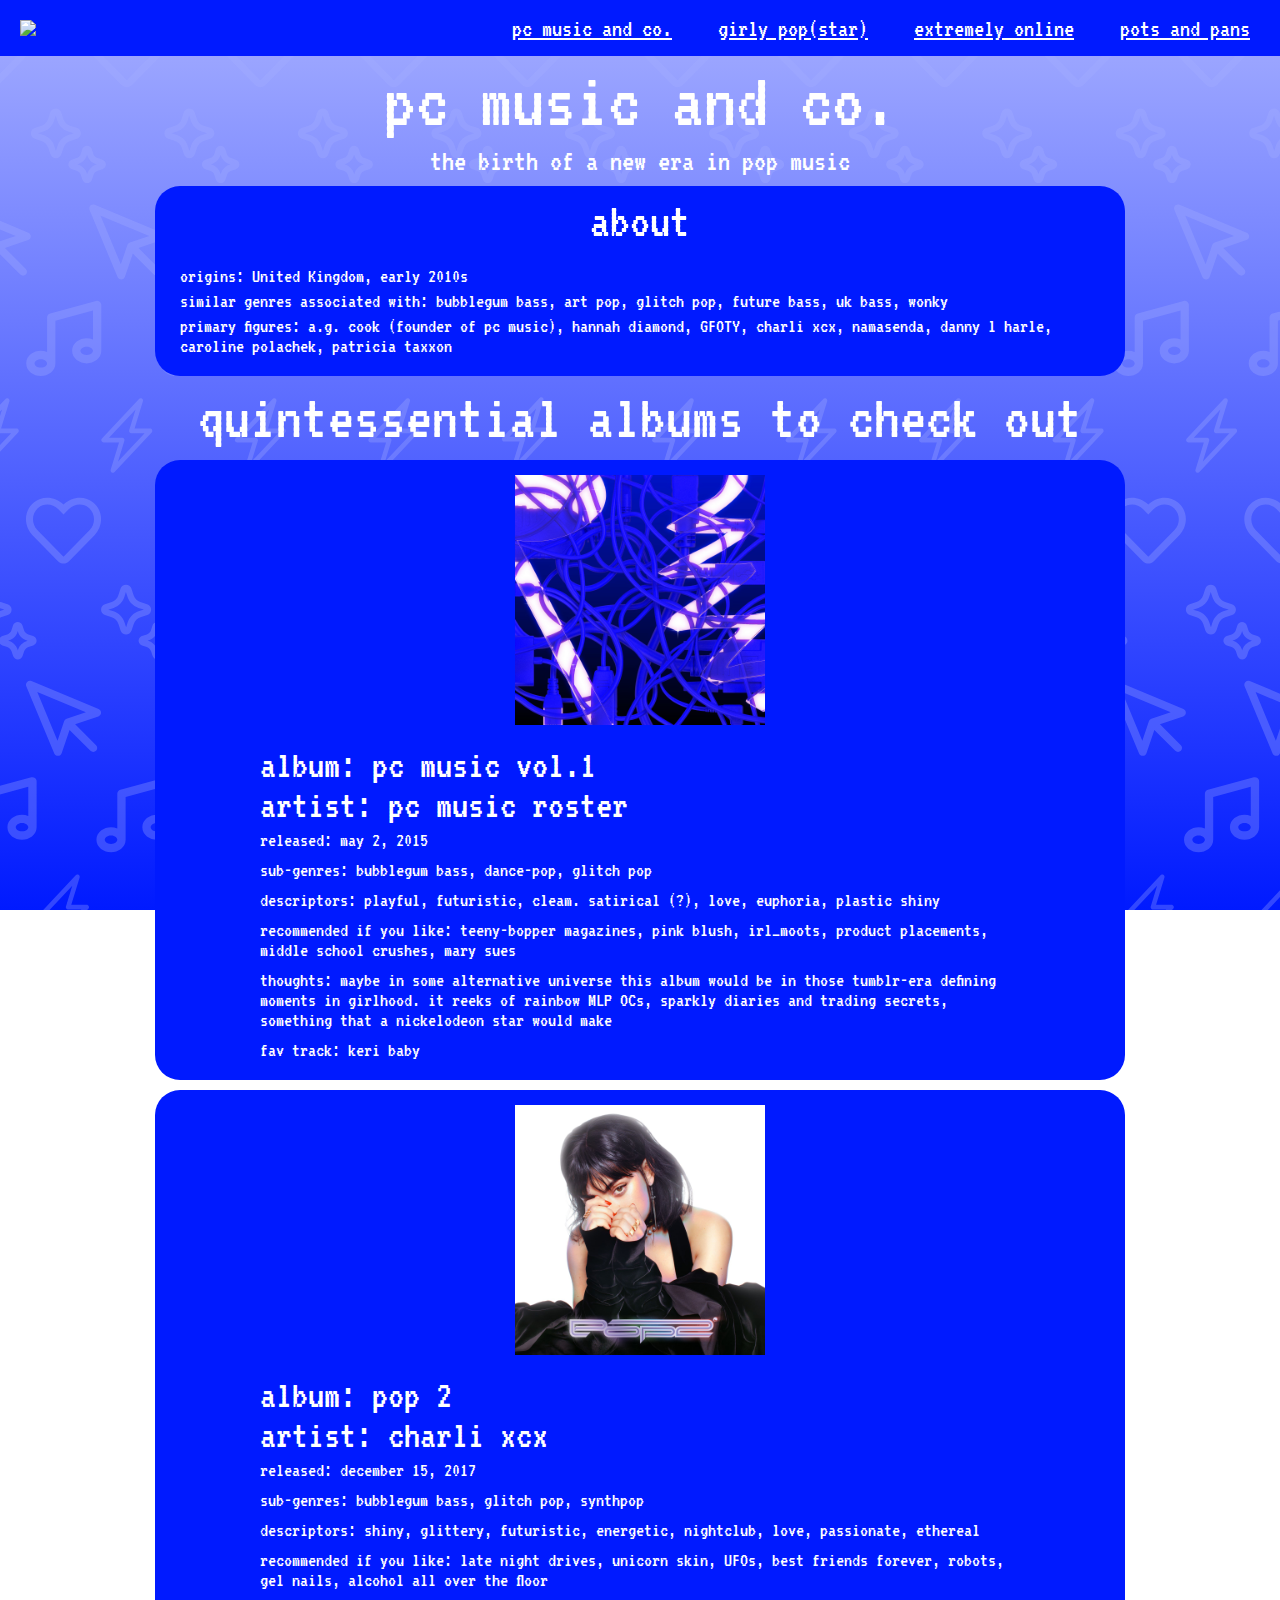
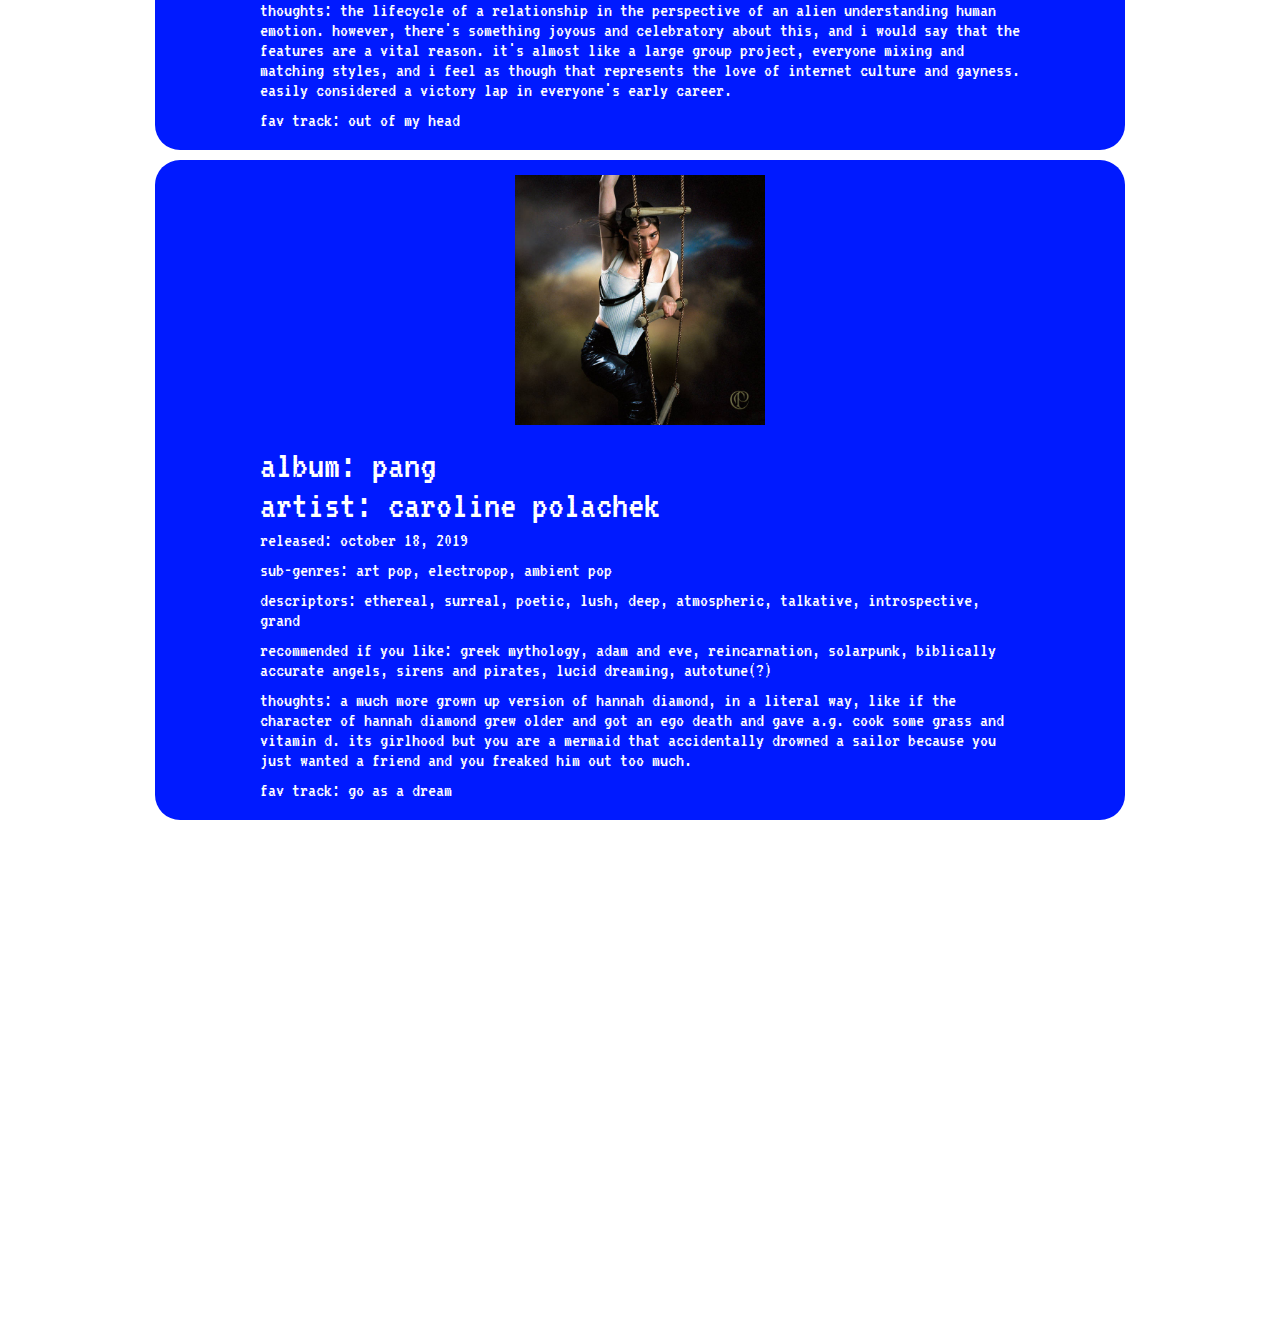
==== commit 70dd521d: "flex for album reviews" ====
--- a/blue.html
+++ b/blue.html
@@ -26,8 +26,8 @@
             <h1>pc music and co.</h1> 
             <h2>the birth of a new era in pop music</h2> 
             <section class="squareb">
-                <h3>about</h3>
-                <div>
+                    <h3>about</h3>
+                <div class="padding">
                     <p>origins: United Kingdom, early 2010s</p>
                     <p>similar genres associated with: bubblegum bass, art pop, glitch pop, future bass, uk bass, wonky</p>
                     <p>primary figures: a.g. cook (founder of pc music), hannah diamond, GFOTY, charli xcx, namasenda, danny l harle, caroline polachek, patricia taxxon</p>
@@ -35,8 +35,10 @@
             </section>
             <h3 class="main">quintessential albums to check out</h3>
             <section class="squareb">
-                <img class="album" src="albums/pc_music1.jpeg">
-                <div class="padding">
+                <div class="leftsq">
+                    <img class="album" src="albums/pc_music1.jpeg">
+                </div>
+                <div class="rightsq padding">
                     <h3 class="review1">album: pc music vol.1 </h3>
                     <h3 class="review1">artist: pc music roster</h3>
                     <p class="review2">released: may 2, 2015</p>
@@ -48,8 +50,10 @@
                 </div>
             </section>
             <section class="squareb">
-                <img class="album" src="albums/pop2.jpeg">
-                <div class="padding">
+                <div class="leftsq">
+                    <img class="album" src="albums/pop2.jpeg">
+                </div>
+                <div class="rightsq padding">
                     <h3 class="review1">album: pop 2 </h3>
                     <h3 class="review1">artist: charli xcx</h3>
                     <p class="review2">released: december 15, 2017</p>
@@ -61,8 +65,10 @@
                 </div>
             </section>
             <section class="squareb">
-                <img class="album" src="albums/pang.jpeg">
-                <div class="padding">
+                <div class="leftsq">
+                    <img class="album" src="albums/pang.jpeg">
+                </div>
+                <div class="rightsq padding">
                     <h3 class="review1">album: pang</h3>
                     <h3 class="review1">artist: caroline polachek</h3>
                     <p class="review2">released: october 18, 2019</p>
@@ -70,7 +76,7 @@
                     <p class="review2">descriptors: ethereal, surreal, poetic, lush, deep, atmospheric, talkative, introspective, grand</p>
                     <p class="review2">recommended if you like: greek mythology, adam and eve, reincarnation, solarpunk, biblically accurate angels, sirens and pirates, lucid dreaming, autotune(?)</p>
                     <p class="review2">thoughts: a much more grown up version of hannah diamond, in a literal way, like if the character of hannah diamond grew older and got an ego death and gave a.g. cook some grass and vitamin d. its girlhood but you are a mermaid that accidentally drowned a sailor because you just wanted a friend and you freaked him out too much. </p>
-                    <p class="review2">fav track: door</p>
+                    <p class="review2">fav track: go as a dream</p>
                 </div>
             </section>
             <h3>listen here!</h3>
@@ -78,8 +84,8 @@
             <h3>sources + read more</h3>
         </main>
         <footer>
-            <p>Copyright ©2023</p>
-            <p>Jessica Soledad. All Rights Reserved.</p>
+            <p class="sm">Copyright ©2023</p>
+            <p class="sm">Jessica Soledad. All Rights Reserved.</p>
         </footer>
     </body>
     </html>           
--- a/styles.css
+++ b/styles.css
@@ -5,7 +5,7 @@
 }
 
 body{
-    margin: 0;
+    margin: 0 auto;
     font-family: VT323;
     background-image: url(images/homepage-bg.svg);
     background-repeat: no-repeat;
@@ -14,6 +14,7 @@
     color: white;
 }
 
+
 .bluebg{
     background-image: url(images/bluebackground.svg);
 }
@@ -81,7 +82,7 @@
 
 h1{
     text-align: center;
-    font-size: 6rem;
+    font-size: 5rem;
     font-weight: normal;
     margin: 5px;
 }
@@ -106,12 +107,11 @@
     margin-right: 20px;
     margin-top: 5px;
     margin-bottom: 5px;
+    text-align: left;
 }
 
 footer{
-    font-size: 12px;
-    margin: 5px 10px;
-    text-align: center;
+    margin: 10px 0px;
 }
 
 img{
@@ -210,11 +210,13 @@
     width: 75%;
     max-width: 75%;
     margin: 10px auto;
-    justify-content: flex-start;
     border: 5px;
     border-radius: 25px;
     display: flex;
-    align-items: center;
+    justify-content: center;
+    align-items: center;
+    flex-direction: row;
+    flex-wrap: wrap;
 }
 
 .squarep{
@@ -223,11 +225,13 @@
     width: 75%;
     max-width: 75%;
     margin: 10px auto;
-    justify-content: flex-start;
     border: 5px;
     border-radius: 25px;
     display: flex;
-    align-items: center;
+    justify-content: center;
+    align-items: center;
+    flex-direction: row;
+    flex-wrap: wrap;
 }
 
 .squareg{
@@ -236,11 +240,13 @@
     width: 75%;
     max-width: 75%;
     margin: 10px auto;
-    justify-content: flex-start;
     border: 5px;
     border-radius: 25px;
     display: flex;
-    align-items: center;
+    justify-content: center;
+    align-items: center;
+    flex-direction: row;
+    flex-wrap: wrap;
 }
 
 .squareo{
@@ -249,23 +255,35 @@
     width: 75%;
     max-width: 75%;
     margin: 10px auto;
-    justify-content: flex-start;
     border: 5px;
     border-radius: 25px;
     display: flex;
-    align-items: center;
+    justify-content: center;
+    align-items: center;
+    flex-direction: row;
+    flex-wrap: wrap;
+}
+
+.leftsq{
+    display: flex;
+    flex-direction: column;
+}
+
+.rightsq{
+    display: flex;
+    flex-direction: column;
+    width: 100%;
+    max-width: 800px;
 }
 
 /*specific stuff*/
 
-#opener{
-    font-size: 64px
-}
-
 .album{
-    max-width: 200px;
-    margin-left: 15px;
-    display: flex;
+    max-width: 250px;
+    width: 100%;
+    margin: 0 auto;
+    display: flex;
+    padding: 10px ;
 }
 
 .border1{
@@ -279,6 +297,11 @@
     border: 30px;
     border-radius: 25px;
     padding: 10px;
+}
+
+.border3{
+    border: 30px;
+    border-radius: 25px;
 }
 
 .review1{
@@ -287,7 +310,7 @@
 }
 
 .review2{
-    margin: 10px 20px;
+    margin: 5px 20px;
 }
 
 .padding{
@@ -297,4 +320,10 @@
 .link{
     font-size: 25px;
     transition: font-size 400ms ease-in;
+}
+
+.sm{
+    font-size: 12px;
+    margin: 5px 10px;
+    text-align: center;
 }